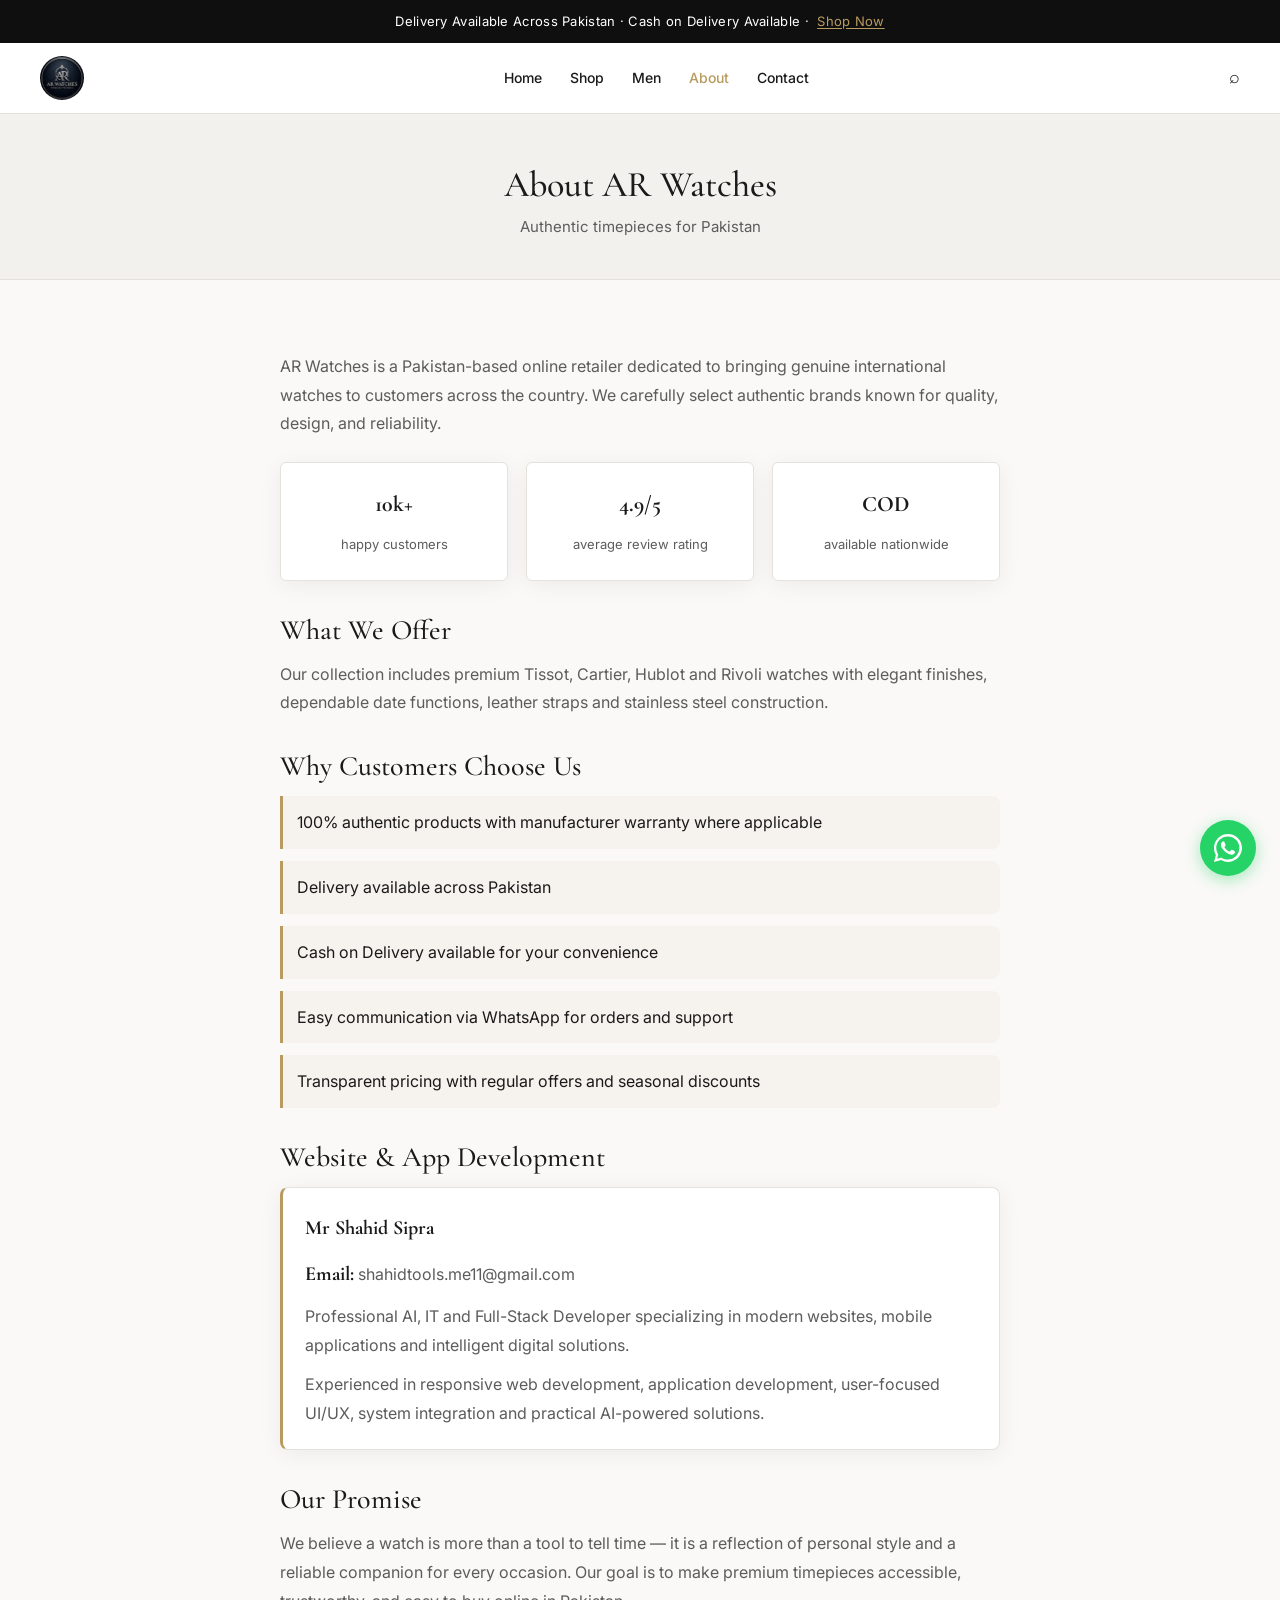
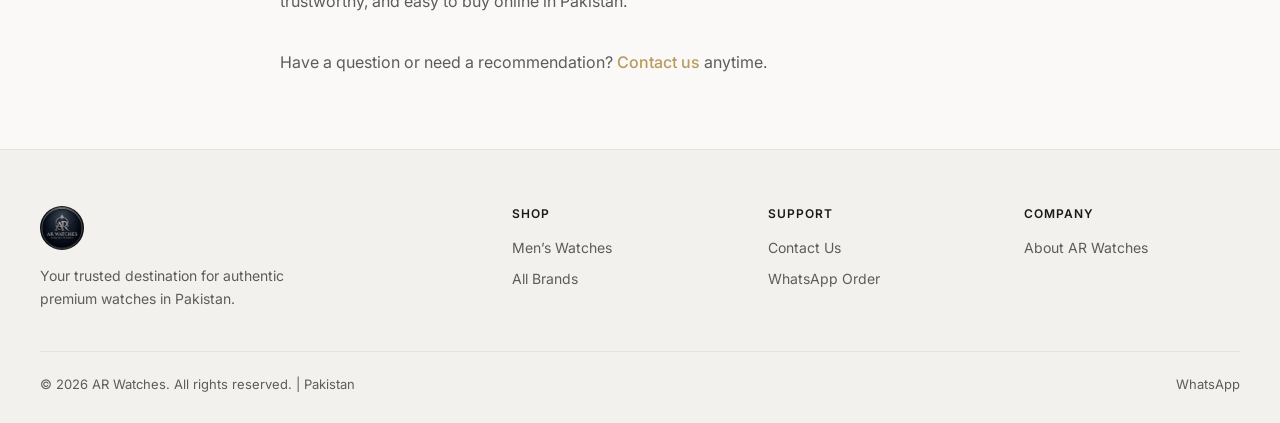
==== about.html @ d26524c2 "Add complete AR Watches storefront" ====
<!DOCTYPE html>
<html lang="en">
<head>
  <meta charset="UTF-8">
  <meta name="viewport" content="width=device-width, initial-scale=1.0">
  <title>About Us | AR Watches Pakistan</title>
  <link rel="preconnect" href="https://fonts.googleapis.com">
  <link rel="preconnect" href="https://fonts.gstatic.com" crossorigin>
  <link href="https://fonts.googleapis.com/css2?family=Cormorant+Garamond:wght@400;500;600;700&family=Inter:wght@300;400;500;600&display=swap" rel="stylesheet">
  <link rel="stylesheet" href="styles.css">
</head>
<body>
  <div class="announcement">
    Delivery Available Across Pakistan · Cash on Delivery Available · <a href="shop.html">Shop Now</a>
  </div>

  <header>
    <div class="container header-inner">
      <button class="mobile-toggle" onclick="toggleMenu()" aria-label="Menu">☰</button>
      <a href="index.html" class="logo">
        <span class="logo-mark" role="img" aria-label="AR Watches"></span>
      </a>
      <nav class="nav">
        <a href="index.html">Home</a>
        <a href="shop.html">Shop</a>
        <a href="men.html">Men</a>
        <a href="about.html" class="active">About</a>
        <a href="contact.html">Contact</a>
      </nav>
      <div class="header-actions">
        <a href="shop.html" class="icon-btn search-link" aria-label="Search watches">⌕</a>
      </div>
    </div>
  </header>

  <div class="mobile-nav" id="mobileNav">
    <div class="mobile-nav-header">
      <span class="logo"><span class="logo-mark" role="img" aria-label="AR Watches"></span></span>
      <button onclick="toggleMenu()" class="close-btn">×</button>
    </div>
    <a href="index.html" onclick="toggleMenu()">Home</a>
    <a href="shop.html" onclick="toggleMenu()">Shop</a>
    <a href="men.html" onclick="toggleMenu()">Men</a>
    <a href="about.html" onclick="toggleMenu()">About</a>
    <a href="contact.html" onclick="toggleMenu()">Contact</a>
  </div>

  <div class="page-header">
    <div class="container">
      <h1>About AR Watches</h1>
      <p>Authentic timepieces for Pakistan</p>
    </div>
  </div>

  <section class="section">
    <div class="container">
      <div class="about-content">
        <p>AR Watches is a Pakistan-based online retailer dedicated to bringing genuine international watches to customers across the country. We carefully select authentic brands known for quality, design, and reliability.</p>

        <div class="feature-boxes">
          <div class="feature-box">
            <strong>10k+</strong>
            <span>happy customers</span>
          </div>
          <div class="feature-box">
            <strong>4.9/5</strong>
            <span>average review rating</span>
          </div>
          <div class="feature-box">
            <strong>COD</strong>
            <span>available nationwide</span>
          </div>
        </div>

        <h2>What We Offer</h2>
        <p>Our collection includes premium Tissot, Cartier, Hublot and Rivoli watches with elegant finishes, dependable date functions, leather straps and stainless steel construction.</p>

        <h2>Why Customers Choose Us</h2>
        <div class="feature-list">
          <div>100% authentic products with manufacturer warranty where applicable</div>
          <div>Delivery available across Pakistan</div>
          <div>Cash on Delivery available for your convenience</div>
          <div>Easy communication via WhatsApp for orders and support</div>
          <div>Transparent pricing with regular offers and seasonal discounts</div>
        </div>

        <h2>Website & App Development</h2>
        <div class="developer-profile">
          <p><strong>Mr Shahid Sipra</strong></p>
          <p><strong>Email:</strong> <a href="mailto:shahidtools.me11@gmail.com">shahidtools.me11@gmail.com</a></p>
          <p>Professional AI, IT and Full-Stack Developer specializing in modern websites, mobile applications and intelligent digital solutions.</p>
          <p>Experienced in responsive web development, application development, user-focused UI/UX, system integration and practical AI-powered solutions.</p>
        </div>

        <h2>Our Promise</h2>
        <p>We believe a watch is more than a tool to tell time — it is a reflection of personal style and a reliable companion for every occasion. Our goal is to make premium timepieces accessible, trustworthy, and easy to buy online in Pakistan.</p>

        <p style="margin-top: 32px;">Have a question or need a recommendation? <a href="contact.html" style="color: var(--accent); font-weight: 500;">Contact us</a> anytime.</p>
      </div>
    </div>
  </section>

  <footer>
    <div class="container">
      <div class="footer-grid">
        <div class="footer-brand">
          <a href="index.html" class="logo">
            <span class="logo-mark" role="img" aria-label="AR Watches"></span>
          </a>
          <p>Your trusted destination for authentic premium watches in Pakistan.</p>
        </div>
        <div class="footer-col">
          <h4>Shop</h4>
          <a href="men.html">Men’s Watches</a>
          <a href="shop.html">All Brands</a>
        </div>
        <div class="footer-col">
          <h4>Support</h4>
          <a href="contact.html">Contact Us</a>
          <a href="contact.html">WhatsApp Order</a>
        </div>
        <div class="footer-col">
          <h4>Company</h4>
          <a href="about.html">About AR Watches</a>
        </div>
      </div>
      <div class="footer-bottom">
        <span>© 2026 AR Watches. All rights reserved. | Pakistan</span>
        <div class="socials">
          <a href="https://wa.me/923703497749" target="_blank">WhatsApp</a>
        </div>
      </div>
    </div>
  </footer>

  <a href="https://wa.me/923703497749" class="whatsapp-float" target="_blank">
    <svg viewBox="0 0 32 32" width="28" height="28"><path fill="currentColor" d="M16.004 0C7.174 0 .004 7.17.004 15.999c0 2.82.74 5.58 2.14 8.01L.004 32l8.2-2.15A15.93 15.93 0 0 0 16.004 32c8.83 0 16-7.17 16-16S24.834 0 16.004 0zm0 29.2c-2.48 0-4.91-.66-7.03-1.91l-.5-.3-4.87 1.28 1.3-4.75-.33-.52a13.1 13.1 0 0 1-2.01-7 13.2 13.2 0 0 1 13.2-13.2c3.53 0 6.84 1.37 9.34 3.87a13.13 13.13 0 0 1 3.87 9.33c0 7.28-5.92 13.2-13.2 13.2zm7.25-9.88c-.4-.2-2.35-1.16-2.71-1.29-.36-.13-.63-.2-.89.2-.27.4-1.03 1.29-1.26 1.55-.23.27-.47.3-.87.1-.4-.2-1.69-.62-3.22-1.98-1.19-1.06-2-2.37-2.23-2.77-.23-.4-.02-.62.18-.82.18-.18.4-.47.6-.7.2-.23.27-.4.4-.66.13-.27.07-.5-.03-.7-.1-.2-.89-2.14-1.22-2.93-.32-.77-.65-.66-.89-.67h-.76c-.27 0-.7.1-1.07.5-.36.4-1.4 1.37-1.4 3.33s1.43 3.86 1.63 4.13c.2.27 2.81 4.29 6.81 6.02 4 1.73 4 1.15 4.72 1.08.72-.07 2.35-.96 2.68-1.89.33-.93.33-1.73.23-1.89-.1-.16-.36-.27-.76-.47z"/></svg>
  </a>

  <script src="script.js"></script>
</body>
</html>
---- styles.css ----
:root {
  --bg: #faf9f7;
  --bg-alt: #f3f1ed;
  --text: #1a1a1a;
  --text-muted: #5c5c5c;
  --accent: #b89b5e;
  --accent-dark: #9a7f3f;
  --border: #e5e2db;
  --white: #ffffff;
  --black: #0f0f0f;
  --shadow: 0 4px 24px rgba(0,0,0,0.06);
  --radius: 6px;
}

* {
  margin: 0;
  padding: 0;
  box-sizing: border-box;
}

body {
  font-family: 'Inter', system-ui, sans-serif;
  background: var(--bg);
  color: var(--text);
  line-height: 1.6;
  font-weight: 400;
  -webkit-font-smoothing: antialiased;
  scroll-behavior: smooth;
}

@keyframes fadeUp {
  from {
    opacity: 0;
    transform: translateY(24px);
  }
  to {
    opacity: 1;
    transform: translateY(0);
  }
}

@keyframes floatUp {
  0%, 100% {
    transform: translateY(0px);
  }
  50% {
    transform: translateY(-6px);
  }
}

h1, h2, h3, h4 {
  font-family: 'Cormorant Garamond', Georgia, serif;
  font-weight: 500;
  line-height: 1.25;
}

a {
  text-decoration: none;
  color: inherit;
  transition: color 0.2s ease;
}

img {
  max-width: 100%;
  display: block;
}

.container {
  width: 100%;
  max-width: 1240px;
  margin: 0 auto;
  padding: 0 20px;
}

/* Announcement */
.announcement {
  background: var(--black);
  color: var(--white);
  text-align: center;
  padding: 11px 16px;
  font-size: 13px;
  letter-spacing: 0.3px;
}

.announcement a {
  color: var(--accent);
  text-decoration: underline;
  text-underline-offset: 2px;
  margin-left: 4px;
}

/* Header */
header {
  background: var(--white);
  border-bottom: 1px solid var(--border);
  position: sticky;
  top: 0;
  z-index: 100;
}

.header-inner {
  display: flex;
  align-items: center;
  justify-content: space-between;
  height: 70px;
}

.logo {
  display: flex;
  align-items: center;
  gap: 10px;
  font-weight: 600;
}

.logo-mark {
  width: 44px;
  height: 44px;
  background: url('assets/svg logo.jpeg') center / cover no-repeat;
  border-radius: 50%;
  display: block;
  flex-shrink: 0;
  font-size: 0;
  color: transparent;
}

.logo-text {
  display: none;
}

.nav {
  display: flex;
  gap: 28px;
  font-size: 14px;
  font-weight: 500;
}

.nav a:hover,
.nav a.active {
  color: var(--accent);
}

.header-actions {
  display: flex;
  align-items: center;
  gap: 18px;
}

.icon-btn {
  font-size: 18px;
  color: var(--text);
  position: relative;
}

.icon-btn:hover {
  color: var(--accent);
}

.cart-count {
  position: absolute;
  top: -6px;
  right: -8px;
  background: var(--accent);
  color: var(--black);
  font-size: 10px;
  font-weight: 600;
  width: 16px;
  height: 16px;
  border-radius: 50%;
  display: flex;
  align-items: center;
  justify-content: center;
}

.mobile-toggle {
  display: none;
  background: none;
  border: none;
  font-size: 22px;
  cursor: pointer;
}

/* Mobile Nav */
.mobile-nav {
  display: none;
  position: fixed;
  inset: 0;
  background: var(--white);
  z-index: 200;
  padding: 24px;
  flex-direction: column;
}

.mobile-nav.active {
  display: flex;
}

.mobile-nav-header {
  display: flex;
  justify-content: space-between;
  align-items: center;
  margin-bottom: 36px;
}

.close-btn {
  background: none;
  border: none;
  font-size: 28px;
  cursor: pointer;
  line-height: 1;
}

.mobile-nav a {
  font-size: 20px;
  font-family: 'Cormorant Garamond', serif;
  padding: 14px 0;
  border-bottom: 1px solid var(--border);
}

/* Hero */
.hero {
  position: relative;
  height: 580px;
  background: #1a1a1a;
  overflow: hidden;
  display: flex;
  align-items: center;
}

.hero-bg {
  position: absolute;
  inset: 0;
  background: url('assets/rolex-explorer-ambiance.jpg') center/cover no-repeat;
  opacity: 1;
}

.hero-content {
  position: relative;
  z-index: 2;
  color: var(--white);
  max-width: 540px;
  animation: fadeUp 0.8s ease-out both;
}

.eyebrow {
  font-size: 12px;
  letter-spacing: 2px;
  text-transform: uppercase;
  color: var(--accent);
  margin-bottom: 14px;
  font-weight: 500;
}

.hero h1 {
  font-size: 48px;
  margin-bottom: 18px;
  font-weight: 500;
}

.hero-desc {
  font-size: 16px;
  color: rgba(255,255,255,0.88);
  margin-bottom: 28px;
  line-height: 1.7;
  max-width: 440px;
}

.hero-buttons {
  display: flex;
  gap: 14px;
  flex-wrap: wrap;
}

/* Buttons */
.btn {
  display: inline-flex;
  align-items: center;
  justify-content: center;
  gap: 8px;
  padding: 13px 28px;
  font-size: 14px;
  font-weight: 500;
  letter-spacing: 0.3px;
  border-radius: var(--radius);
  transition: all 0.25s ease, transform 0.25s ease;
  cursor: pointer;
  border: none;
}

.btn:hover {
  transform: translateY(-2px);
}

.btn-primary {
  background: var(--accent);
  color: var(--black);
}

.btn-primary:hover {
  background: var(--accent-dark);
}

.btn-outline {
  background: transparent;
  border: 1px solid rgba(255,255,255,0.45);
  color: var(--white);
}

.btn-outline:hover {
  border-color: var(--white);
  background: rgba(255,255,255,0.08);
}

.btn-dark {
  background: var(--black);
  color: var(--white);
}

.btn-dark:hover {
  background: #333;
}

.btn-outline-dark {
  background: transparent;
  border: 1px solid var(--border);
  color: var(--text);
}

.btn-outline-dark:hover {
  border-color: var(--text);
  background: var(--bg-alt);
}

.btn-sm {
  padding: 10px 18px;
  font-size: 13px;
}

/* Sections */
.section {
  padding: 72px 0;
}

.section-alt {
  background: var(--bg-alt);
}

.section-header {
  text-align: center;
  margin-bottom: 44px;
}

.section-header .eyebrow {
  margin-bottom: 10px;
}

.section-header h2 {
  font-size: 36px;
  margin-bottom: 12px;
}

.section-header p {
  color: var(--text-muted);
  max-width: 480px;
  margin: 0 auto;
  font-size: 15px;
}

.section-cta {
  text-align: center;
  margin-top: 40px;
}

/* Brands */
.brands-grid {
  display: grid;
  grid-template-columns: repeat(6, 1fr);
  gap: 14px;
}

.brand-card {
  background: var(--white);
  border: 1px solid var(--border);
  border-radius: var(--radius);
  padding: 24px 12px;
  text-align: center;
  transition: all 0.25s ease;
}

.brand-card:hover {
  border-color: var(--accent);
  box-shadow: var(--shadow);
  transform: translateY(-2px);
}

.brand-card span {
  font-family: 'Cormorant Garamond', serif;
  font-size: 17px;
  font-weight: 600;
  display: block;
}

.brand-card small {
  display: block;
  margin-top: 5px;
  font-size: 12px;
  color: var(--text-muted);
}

/* Products */
.products-grid {
  display: grid;
  grid-template-columns: repeat(4, minmax(0, 1fr));
  gap: 22px;
  align-items: stretch;
}

.product-card {
  background: var(--white);
  border-radius: var(--radius);
  overflow: hidden;
  border: 1px solid var(--border);
  transition: all 0.3s ease;
  animation: fadeUp 0.7s ease-out both;
  display: flex;
  flex-direction: column;
  height: 100%;
}

.product-card:hover {
  box-shadow: var(--shadow);
  transform: translateY(-3px) scale(1.01);
}

.product-image {
  position: relative;
  aspect-ratio: 1 / 1.02;
  background: #f0eeea;
  overflow: hidden;
}

.product-image img {
  width: 100%;
  height: 100%;
  object-fit: cover;
  transition: transform 0.5s ease;
}

.product-card:hover .product-image img {
  transform: scale(1.04);
}

.badge {
  position: absolute;
  top: 12px;
  left: 12px;
  background: var(--black);
  color: var(--white);
  font-size: 11px;
  padding: 4px 10px;
  letter-spacing: 0.4px;
  text-transform: uppercase;
  font-weight: 500;
  border-radius: 3px;
}

.badge.sale {
  background: #c45c4a;
}

.product-info {
  padding: 18px;
  display: flex;
  flex-direction: column;
  flex: 1;
}

.product-brand {
  font-size: 11px;
  color: var(--text-muted);
  letter-spacing: 0.6px;
  text-transform: uppercase;
  margin-bottom: 5px;
}

.product-name {
  font-size: 16px;
  font-weight: 500;
  margin-bottom: 10px;
  line-height: 1.35;
  min-height: 52px;
  display: -webkit-box;
  -webkit-line-clamp: 2;
  -webkit-box-orient: vertical;
  overflow: hidden;
}

.product-price {
  display: flex;
  align-items: center;
  gap: 10px;
  font-size: 15px;
  margin-top: auto;
  margin-bottom: 14px;
}

.product-price .current {
  font-weight: 600;
}

.product-price .original {
  color: var(--text-muted);
  text-decoration: line-through;
  font-size: 13px;
}

.product-card .btn {
  width: 100%;
  justify-content: center;
}

/* Categories */
.categories {
  display: grid;
  grid-template-columns: 1fr 1fr;
  gap: 22px;
}

.category-card {
  position: relative;
  height: 360px;
  border-radius: var(--radius);
  overflow: hidden;
  display: flex;
  align-items: flex-end;
}

.category-card img {
  position: absolute;
  inset: 0;
  width: 100%;
  height: 100%;
  object-fit: cover;
  transition: transform 0.6s ease;
}

.category-card:hover img {
  transform: scale(1.05);
}

.category-overlay {
  position: relative;
  z-index: 2;
  padding: 28px;
  width: 100%;
  background: linear-gradient(transparent, rgba(0,0,0,0.72));
  color: var(--white);
}

.category-overlay h3 {
  font-size: 28px;
  margin-bottom: 6px;
}

.category-overlay p {
  font-size: 14px;
  opacity: 0.9;
  margin-bottom: 14px;
}

/* Trust */
.trust-grid {
  display: grid;
  grid-template-columns: repeat(4, 1fr);
  gap: 28px;
  text-align: center;
}

.trust-item {
  padding: 20px 12px;
}

.trust-icon {
  width: 52px;
  height: 52px;
  margin: 0 auto 14px;
  border: 1px solid var(--accent);
  border-radius: 50%;
  display: flex;
  align-items: center;
  justify-content: center;
  font-size: 20px;
}

.trust-item h4 {
  font-size: 16px;
  margin-bottom: 6px;
  font-family: 'Inter', sans-serif;
  font-weight: 600;
}

.trust-item p {
  font-size: 13px;
  color: var(--text-muted);
}

/* CTA */
.cta {
  background: var(--black);
  color: var(--white);
  text-align: center;
  padding: 70px 20px;
}

.cta h2 {
  font-size: 34px;
  margin-bottom: 12px;
}

.cta p {
  color: rgba(255,255,255,0.75);
  max-width: 440px;
  margin: 0 auto 24px;
  font-size: 15px;
}

/* Footer */
footer {
  background: var(--bg-alt);
  border-top: 1px solid var(--border);
  padding: 56px 0 28px;
}

.footer-grid {
  display: grid;
  grid-template-columns: 2fr 1fr 1fr 1fr;
  gap: 40px;
  margin-bottom: 40px;
}

.footer-brand p {
  color: var(--text-muted);
  font-size: 14px;
  margin-top: 14px;
  max-width: 280px;
  line-height: 1.7;
}

.footer-col h4 {
  font-family: 'Inter', sans-serif;
  font-size: 12px;
  font-weight: 600;
  letter-spacing: 1px;
  text-transform: uppercase;
  margin-bottom: 16px;
}

.footer-col a {
  display: block;
  font-size: 14px;
  color: var(--text-muted);
  margin-bottom: 9px;
}

.footer-col a:hover {
  color: var(--accent);
}

.footer-bottom {
  border-top: 1px solid var(--border);
  padding-top: 22px;
  display: flex;
  justify-content: space-between;
  align-items: center;
  font-size: 13px;
  color: var(--text-muted);
}

.socials {
  display: flex;
  gap: 18px;
}

.socials a:hover {
  color: var(--accent);
}

/* WhatsApp Float */
.whatsapp-float {
  position: fixed;
  bottom: 24px;
  right: 24px;
  width: 56px;
  height: 56px;
  background: #25D366;
  color: white;
  border-radius: 50%;
  display: flex;
  align-items: center;
  justify-content: center;
  box-shadow: 0 4px 16px rgba(37, 211, 102, 0.4);
  z-index: 90;
  transition: transform 0.2s ease;
  animation: floatUp 2.8s ease-in-out infinite;
}

.whatsapp-float:hover {
  transform: scale(1.08);
}

/* Page Header (for inner pages) */
.page-header {
  background: var(--bg-alt);
  padding: 48px 0 40px;
  text-align: center;
  border-bottom: 1px solid var(--border);
}

.page-header h1 {
  font-size: 36px;
  margin-bottom: 8px;
}

.page-header p {
  color: var(--text-muted);
  font-size: 15px;
}

/* Filters / Shop toolbar */
.shop-toolbar {
  display: flex;
  justify-content: space-between;
  align-items: center;
  margin-bottom: 28px;
  flex-wrap: wrap;
  gap: 12px;
}

.shop-toolbar select,
.shop-toolbar input {
  padding: 10px 14px;
  border: 1px solid var(--border);
  border-radius: var(--radius);
  background: var(--white);
  font-size: 14px;
  color: var(--text);
}

.shop-search-wrap {
  display: flex;
  align-items: center;
  gap: 10px;
}

.shop-search-wrap input {
  width: 220px;
}

.product-results {
  min-height: 22px;
  margin: -14px 0 18px;
  color: var(--text-muted);
  font-size: 14px;
}

/* Contact Form */
.contact-grid {
  display: grid;
  grid-template-columns: 1fr 1fr;
  gap: 48px;
  max-width: 960px;
  margin: 0 auto;
}

.contact-info h3 {
  font-size: 22px;
  margin-bottom: 16px;
}

.contact-info p {
  color: var(--text-muted);
  margin-bottom: 12px;
  font-size: 15px;
}

.contact-info a {
  color: var(--accent);
  font-weight: 500;
}

.contact-form label {
  display: block;
  font-size: 13px;
  font-weight: 500;
  margin-bottom: 6px;
}

.contact-form input,
.contact-form textarea,
.contact-form select {
  width: 100%;
  padding: 12px 14px;
  border: 1px solid var(--border);
  border-radius: var(--radius);
  font-size: 14px;
  margin-bottom: 16px;
  background: var(--white);
  font-family: inherit;
}

.contact-form textarea {
  min-height: 120px;
  resize: vertical;
}

/* Article Page */
.article-page {
  padding: 52px 0 72px;
}

.article-layout {
  display: grid;
  grid-template-columns: 1.1fr 1fr;
  gap: 42px;
  align-items: center;
  max-width: 1100px;
  margin: 0 auto;
}

.article-gallery {
  min-width: 0;
}

.article-image-box {
  position: relative;
  background: var(--white);
  border: 1px solid var(--border);
  border-radius: 18px;
  overflow: hidden;
  box-shadow: var(--shadow);
}

.article-image-box img {
  width: 100%;
  height: 620px;
  object-fit: contain;
  background: #f7f7f5;
}

.gallery-arrow {
  position: absolute;
  top: 50%;
  z-index: 2;
  width: 44px;
  height: 44px;
  transform: translateY(-50%);
  border: 0;
  border-radius: 50%;
  background: rgba(10, 18, 32, 0.82);
  color: var(--white);
  cursor: pointer;
  display: grid;
  place-items: center;
  font-size: 18px;
}

.gallery-prev { left: 14px; }
.gallery-next { right: 14px; }

.gallery-thumbnails {
  display: grid;
  grid-template-columns: repeat(4, 1fr);
  gap: 10px;
  margin-top: 12px;
}

.gallery-thumb {
  height: 86px;
  padding: 3px;
  border: 2px solid transparent;
  border-radius: 8px;
  background: var(--white);
  cursor: pointer;
  overflow: hidden;
}

.gallery-thumb.active {
  border-color: var(--accent);
}

.gallery-thumb img {
  width: 100%;
  height: 100%;
  object-fit: contain;
}

.article-content {
  padding: 18px 0;
}

.article-content h1 {
  font-size: 52px;
  margin-bottom: 12px;
}

.article-price {
  margin: 10px 0 18px;
}

.article-badge {
  display: inline-block;
  background: var(--black);
  color: var(--white);
  font-size: 11px;
  padding: 6px 12px;
  border-radius: 999px;
  margin-bottom: 18px;
  letter-spacing: 0.6px;
  text-transform: uppercase;
}

.article-content p {
  color: var(--text-muted);
  line-height: 1.8;
}

.article-features {
  margin: 22px 0 28px;
  padding-left: 18px;
  color: var(--text);
  line-height: 2;
}

.article-actions {
  display: flex;
  gap: 14px;
  flex-wrap: wrap;
}

.card-sales-row,
.article-sales-row {
  display: flex;
  align-items: center;
  gap: 10px;
  color: var(--text-muted);
  font-size: 12px;
}

.card-sales-row {
  justify-content: space-between;
  margin: 4px 0 12px;
}

.card-rating,
.article-rating {
  color: #b88724;
  font-weight: 700;
}

.article-sales-row {
  flex-wrap: wrap;
  margin: 0 0 16px;
  padding-bottom: 12px;
  border-bottom: 1px solid var(--border);
}

.reviews-section {
  margin-top: 56px;
  padding-top: 42px;
  border-top: 1px solid var(--border);
}

.reviews-header {
  display: flex;
  align-items: end;
  justify-content: space-between;
  gap: 24px;
  margin-bottom: 24px;
}

.reviews-header h2 {
  font-family: 'Cormorant Garamond', serif;
  font-size: 36px;
  margin-top: 6px;
}

.reviews-score {
  min-width: 150px;
  text-align: right;
}

.reviews-score strong,
.reviews-score span,
.reviews-score small {
  display: block;
}

.reviews-score strong {
  font-family: 'Cormorant Garamond', serif;
  font-size: 42px;
}

.reviews-score span,
.review-stars {
  color: #b88724;
  letter-spacing: 2px;
}

.reviews-score small {
  color: var(--text-muted);
  margin-top: 4px;
}

.reviews-grid {
  display: grid;
  grid-template-columns: repeat(3, 1fr);
  gap: 16px;
}

.review-card {
  min-height: 190px;
  padding: 20px;
  border: 1px solid var(--border);
  border-radius: 8px;
  background: var(--white);
  display: flex;
  flex-direction: column;
}

.review-card p {
  flex: 1;
  color: var(--text);
  line-height: 1.7;
  margin: 12px 0 18px;
}

.review-author {
  display: flex;
  flex-direction: column;
  gap: 3px;
}

.review-author strong {
  font-size: 14px;
}

.review-author span {
  color: var(--text-muted);
  font-size: 12px;
}

/* About */
.about-content {
  max-width: 720px;
  margin: 0 auto;
  font-size: 16px;
  line-height: 1.8;
  color: var(--text-muted);
}

.about-content h2 {
  color: var(--text);
  font-size: 28px;
  margin: 32px 0 12px;
}

.feature-boxes {
  display: grid;
  grid-template-columns: repeat(3, 1fr);
  gap: 18px;
  margin: 24px 0 18px;
}

.feature-box {
  background: var(--white);
  border: 1px solid var(--border);
  border-radius: var(--radius);
  padding: 22px 16px;
  text-align: center;
  box-shadow: var(--shadow);
}

.feature-box strong {
  display: block;
  font-size: 22px;
  color: var(--text);
  font-family: 'Cormorant Garamond', serif;
  margin-bottom: 4px;
}

.feature-box span {
  color: var(--text-muted);
  font-size: 13px;
}

.feature-list {
  display: grid;
  gap: 12px;
  margin-top: 12px;
}

.feature-list div {
  background: rgba(184, 155, 94, 0.06);
  border-left: 3px solid var(--accent);
  padding: 12px 14px;
  border-radius: 0 8px 8px 0;
  color: var(--text);
}

.developer-profile {
  border: 1px solid var(--border);
  border-left: 3px solid var(--accent);
  border-radius: 8px;
  padding: 22px;
  background: var(--white);
  box-shadow: var(--shadow);
}

.developer-profile p {
  margin-bottom: 10px;
}

.developer-profile p:last-child {
  margin-bottom: 0;
}

.developer-profile strong {
  color: var(--text);
  font-size: 20px;
  font-family: 'Cormorant Garamond', serif;
}

/* Responsive */
@media (max-width: 1024px) {
  .reviews-grid {
    grid-template-columns: repeat(2, 1fr);
  }
  .article-layout {
    grid-template-columns: 1fr;
  }

  .article-image-box img {
    height: 520px;
  }

  .brands-grid {
    grid-template-columns: repeat(3, 1fr);
  }
  .products-grid {
    grid-template-columns: repeat(2, 1fr);
  }
  .trust-grid {
    grid-template-columns: repeat(2, 1fr);
  }
  .footer-grid {
    grid-template-columns: 1fr 1fr;
  }
}

@media (max-width: 768px) {
  .shop-toolbar,
  .shop-search-wrap {
    width: 100%;
  }
  .shop-search-wrap {
    flex-direction: column;
    align-items: stretch;
  }
  .shop-search-wrap input,
  #brandFilter,
  #sortProducts {
    width: 100%;
  }
  .nav {
    display: none;
  }
  .mobile-toggle {
    display: block;
  }
  .hero {
    height: 500px;
  }
  .hero h1 {
    font-size: 34px;
  }
  .article-image-box img {
    height: 360px;
  }
  .gallery-thumb {
    height: 68px;
  }
  .article-content h1 {
    font-size: 36px;
  }
  .reviews-header {
    align-items: flex-start;
  }
  .reviews-header h2 {
    font-size: 28px;
  }
  .reviews-score {
    min-width: 110px;
  }
  .reviews-grid {
    grid-template-columns: 1fr;
  }
  .brands-grid {
    grid-template-columns: repeat(2, 1fr);
  }
  .products-grid {
    grid-template-columns: 1fr;
    max-width: 360px;
    margin: 0 auto;
  }
  .categories {
    grid-template-columns: 1fr;
  }
  .category-card {
    height: 280px;
  }
  .trust-grid {
    grid-template-columns: 1fr;
  }
  .footer-grid {
    grid-template-columns: 1fr;
    gap: 28px;
  }
  .footer-bottom {
    flex-direction: column;
    gap: 14px;
    text-align: center;
  }
  .contact-grid {
    grid-template-columns: 1fr;
    gap: 32px;
  }
}
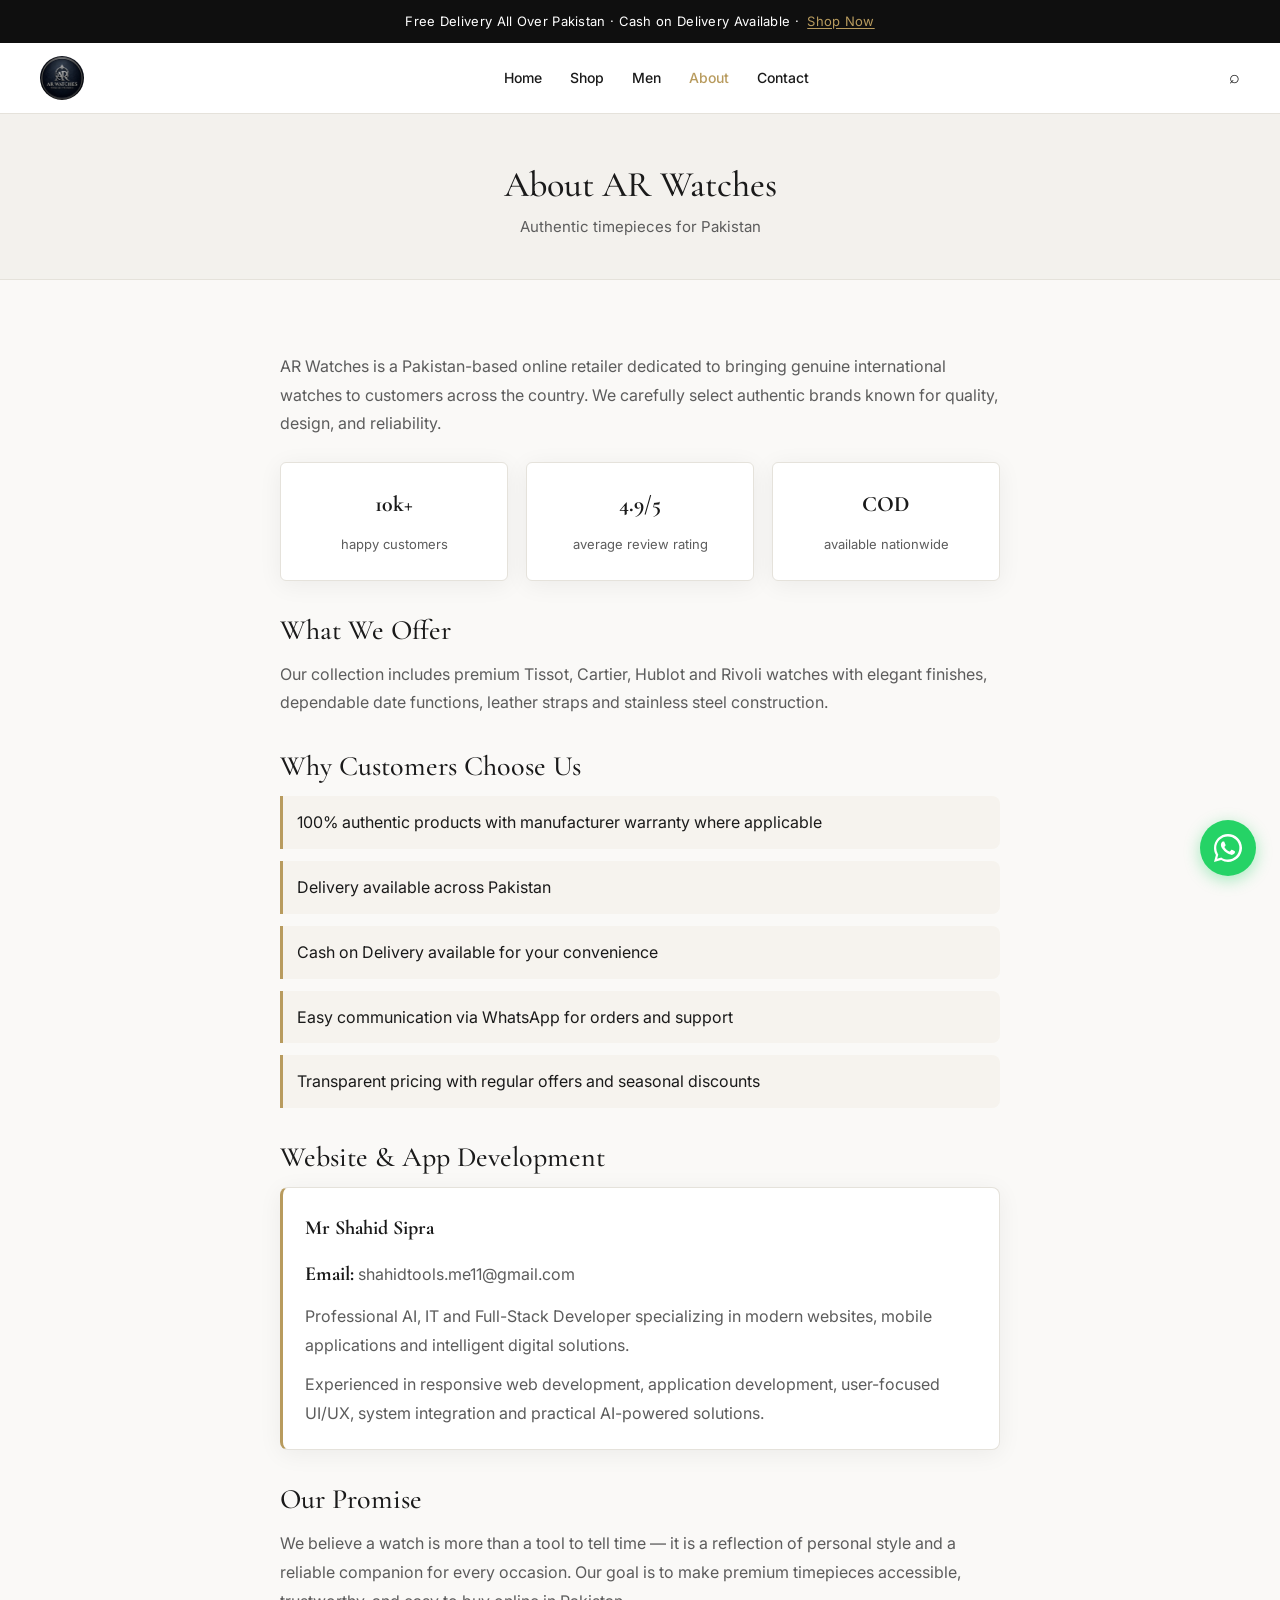
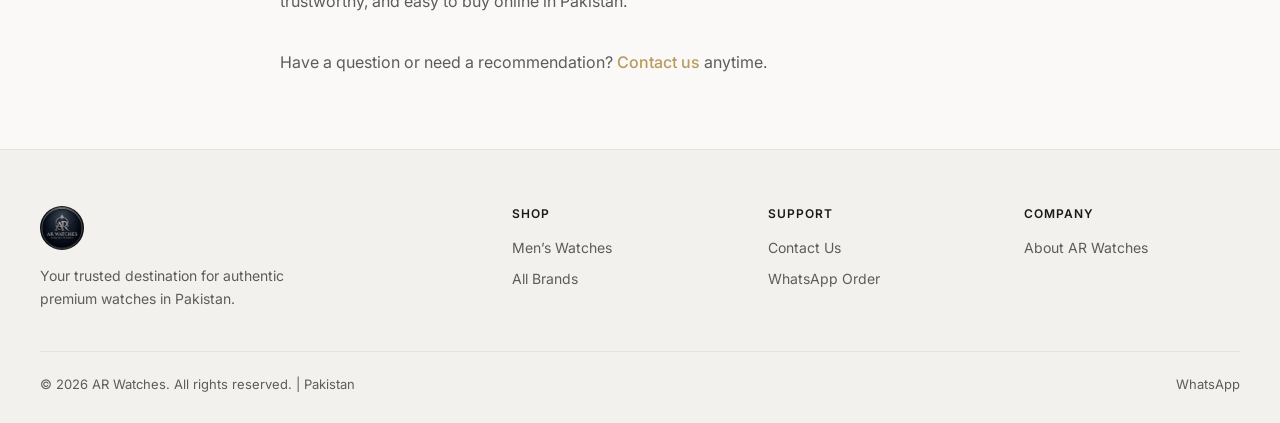
==== commit 82c37f6e: "Clarify free Pakistan-wide delivery Co-authored-by: Copilot <223556219+Copilot@users.noreply.github." ====
--- a/about.html
+++ b/about.html
@@ -4,6 +4,9 @@
   <meta charset="UTF-8">
   <meta name="viewport" content="width=device-width, initial-scale=1.0">
   <title>About Us | AR Watches Pakistan</title>
+  <link rel="icon" href="/favicon.ico" sizes="16x16 32x32 48x48">
+  <link rel="icon" type="image/png" sizes="192x192" href="/assets/ar-watches-logo-192.png">
+  <link rel="apple-touch-icon" sizes="180x180" href="/assets/ar-watches-logo-512.png">
   <link rel="preconnect" href="https://fonts.googleapis.com">
   <link rel="preconnect" href="https://fonts.gstatic.com" crossorigin>
   <link href="https://fonts.googleapis.com/css2?family=Cormorant+Garamond:wght@400;500;600;700&family=Inter:wght@300;400;500;600&display=swap" rel="stylesheet">
@@ -11,7 +14,7 @@
 </head>
 <body>
   <div class="announcement">
-    Delivery Available Across Pakistan · Cash on Delivery Available · <a href="shop.html">Shop Now</a>
+    Free Delivery All Over Pakistan · Cash on Delivery Available · <a href="shop.html">Shop Now</a>
   </div>
 
   <header>
--- a/styles.css
+++ b/styles.css
@@ -236,9 +236,23 @@
 .hero-content {
   position: relative;
   z-index: 2;
-  color: var(--white);
+  color: #25231f;
   max-width: 540px;
   animation: fadeUp 0.8s ease-out both;
+}
+
+.hero-content::before {
+  content: "";
+  position: absolute;
+  inset: -20px;
+  z-index: -1;
+  border-radius: 8px;
+  background: linear-gradient(90deg, rgba(250,248,243,0.86), rgba(250,248,243,0.72) 72%, rgba(250,248,243,0));
+  pointer-events: none;
+}
+
+.hero .eyebrow {
+  color: #8b6b32;
 }
 
 .eyebrow {
@@ -258,7 +272,7 @@
 
 .hero-desc {
   font-size: 16px;
-  color: rgba(255,255,255,0.88);
+  color: #48443d;
   margin-bottom: 28px;
   line-height: 1.7;
   max-width: 440px;
@@ -300,14 +314,14 @@
 }
 
 .btn-outline {
-  background: transparent;
-  border: 1px solid rgba(255,255,255,0.45);
-  color: var(--white);
+  background: rgba(250,248,243,0.72);
+  border: 1px solid #8b6b32;
+  color: #25231f;
 }
 
 .btn-outline:hover {
-  border-color: var(--white);
-  background: rgba(255,255,255,0.08);
+  border-color: #6f5425;
+  background: rgba(250,248,243,0.92);
 }
 
 .btn-dark {
